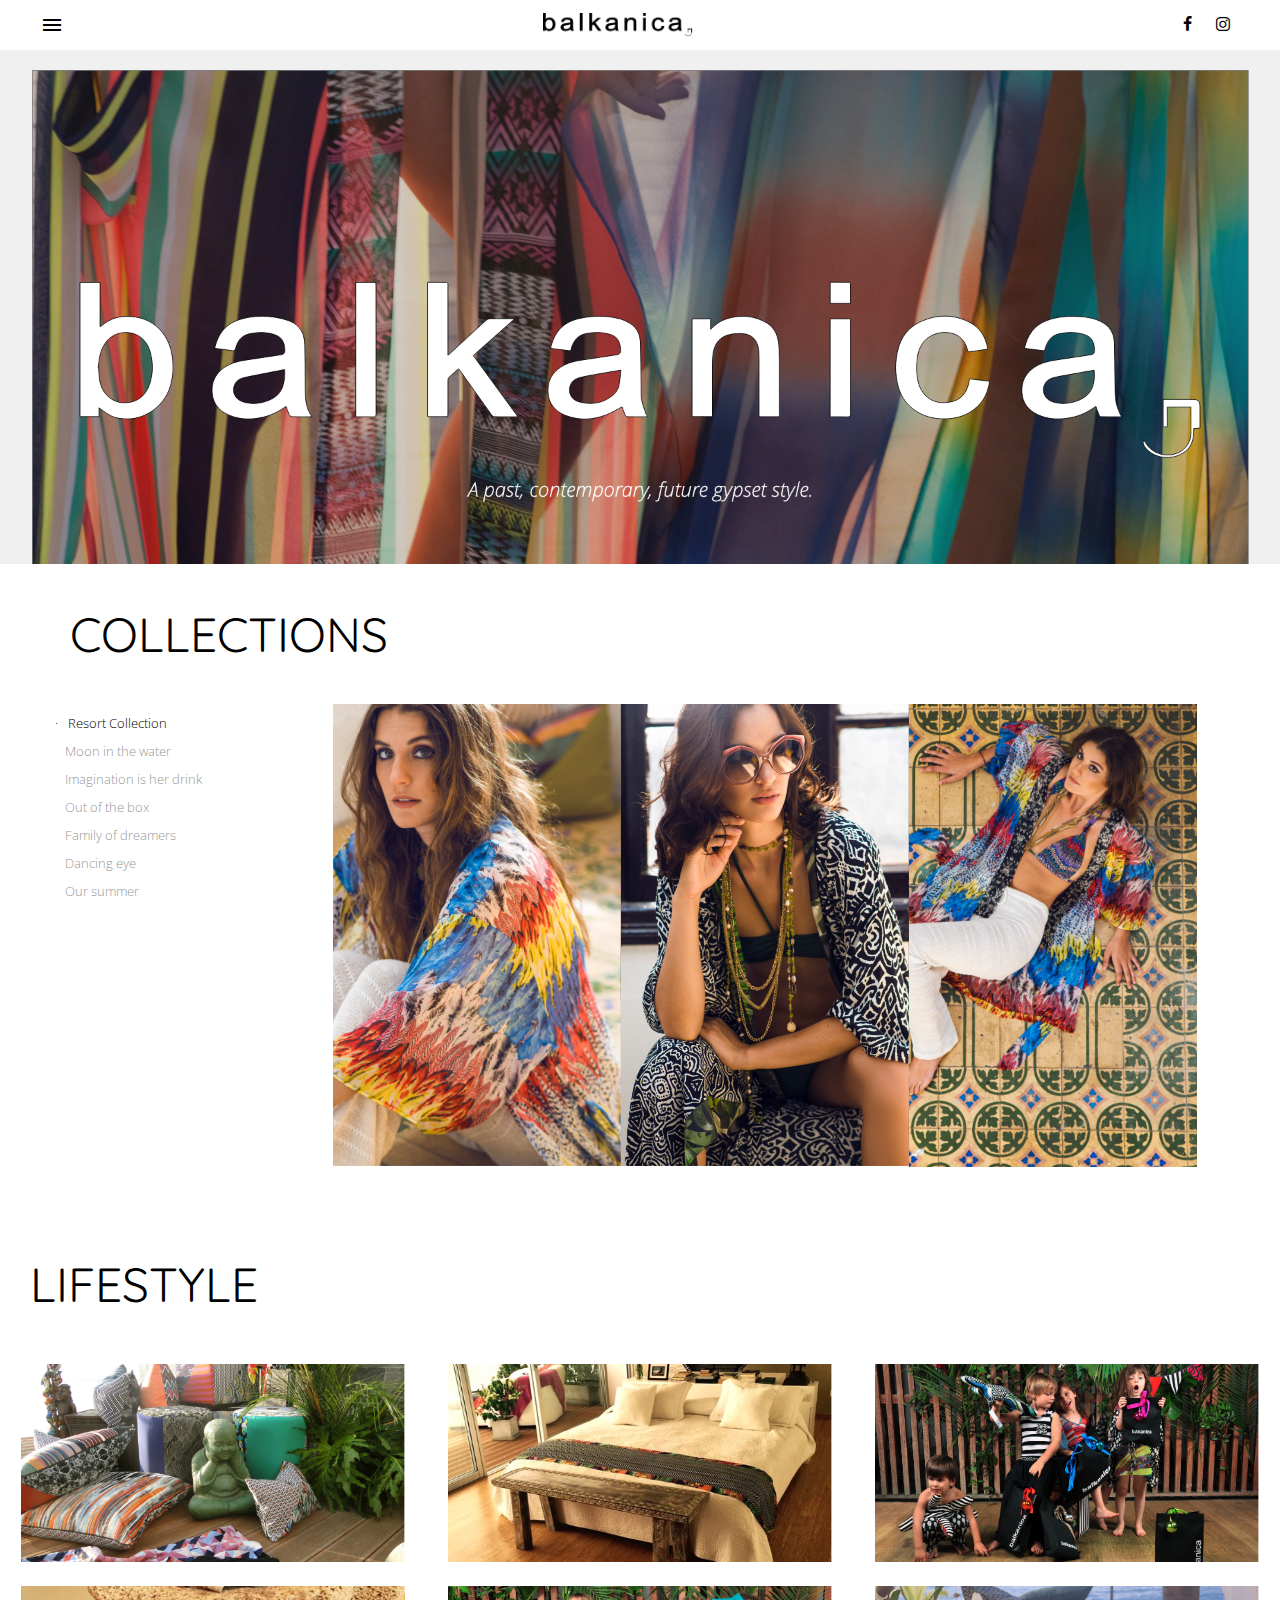
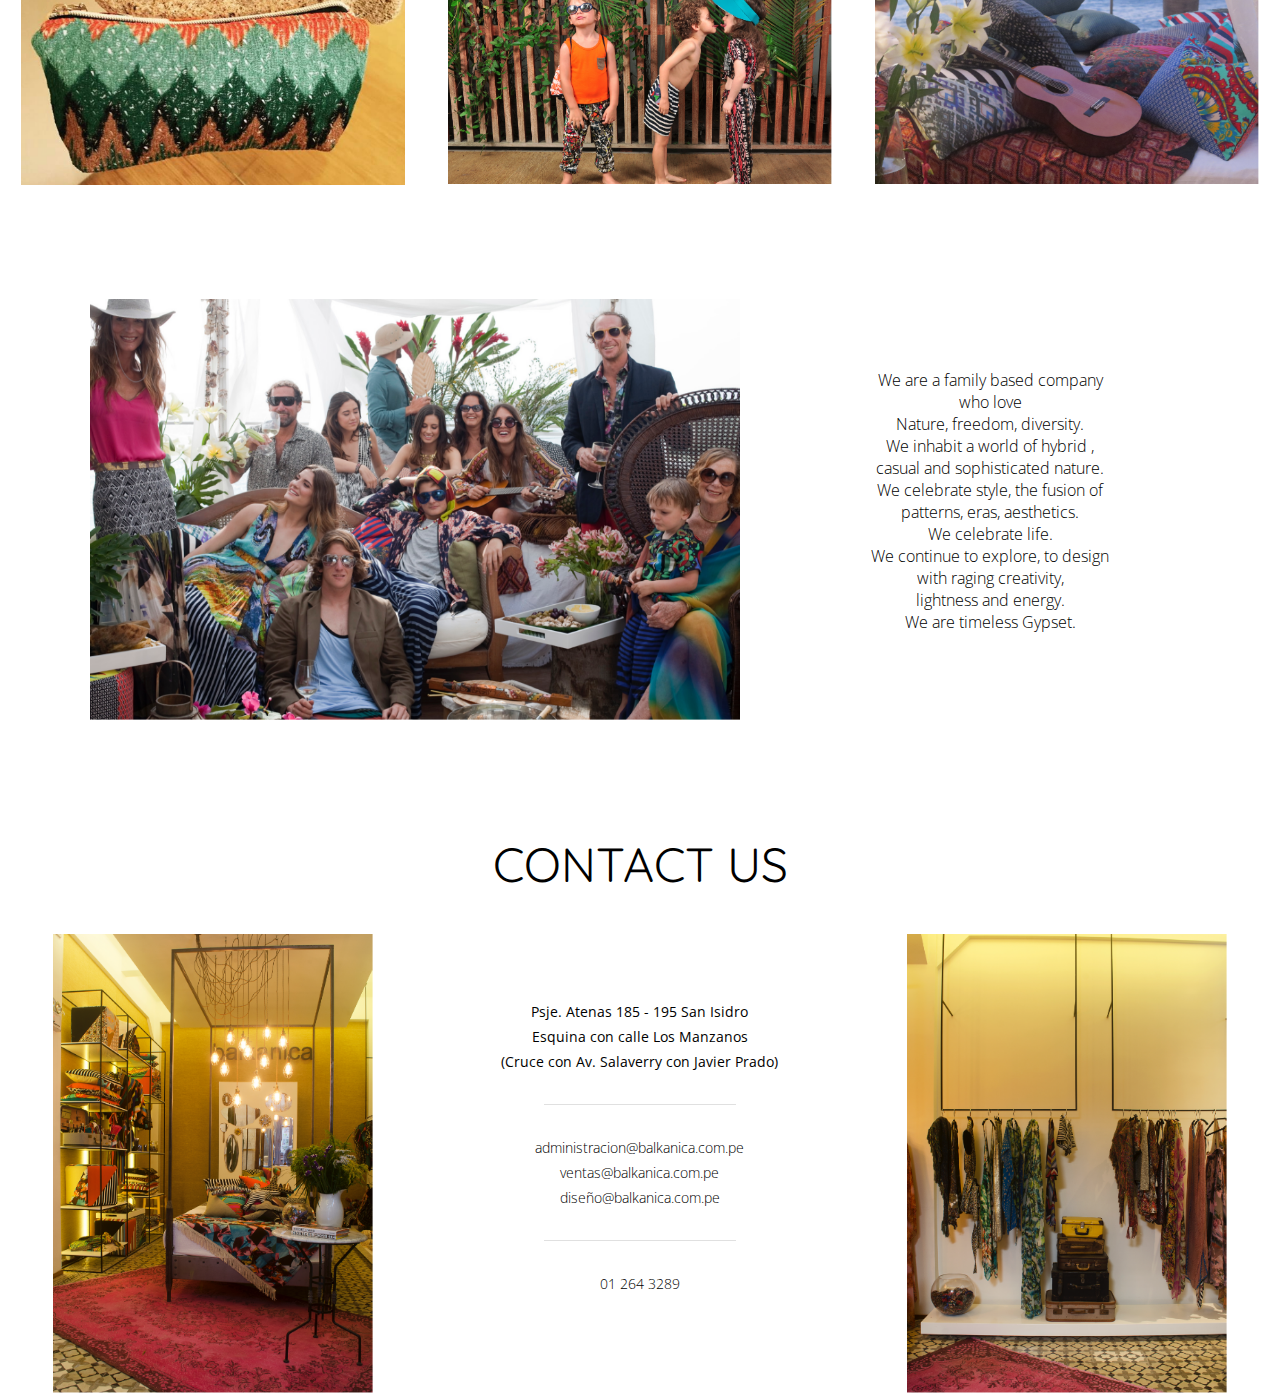
==== index.html @ 15586675 "home terminado" ====
<!DOCTYPE html>
<html>
<head>
	<title>Balkanica</title>
	<link href="https://fonts.googleapis.com/css?family=Open+Sans|Quicksand" rel="stylesheet">
	<link rel="stylesheet" type="text/css" href="css/main.css">
</head>
<body>
	<header>
		<nav class="navHeader">
			<span id="btnMenu" class="icon-menu ico-menu"></span>
			<figure><img src="css/img/LogoFront.png"></figure>
			<div class="wrapperSocialNetworks">
				<a href=""><span class="icon-facebook-f"></span></a>
				<a href=""><span class="icon-instagram"></span></a>
			</div>
		</nav>
		<nav class="navDisplay">
			<div>
				<p id="btnCollections" data-direct="#collections">COLLECTIONS</p>
				<p id="btnLifestyle" data-direct="#lifestyle">LIFESTYLE</p>
				<p id="btnAboutus" data-direct="#aboutus">ABOUT US</p>
				<p id="btnContact" data-direct="#contact">CONTACT US</p>	
			</div>
			<form>
				<p>JOIN OUR NEWSLETTER</p>
				<input class="inputTxt" type="text" placeholder="YOUR E MAIL" name="">
				<input class="inputBtn" type="button" name="" value="SEND NOW">
			</form>
		</nav>
	</header>
	<div class="banner"></div>
	<div id="collections" class="sectionCollections">
		<div class="headSection">
			<span class="icon-expand_more"></span>
			<h4 class="titles">COLLECTIONS</h4>
			<span></span>
		</div>
		<div class="collectionList">
			<ul>
				<li class="btnCollectionList collectionSelected">
					<a id="btnC1" class="btnC" href="#">Resort Collection</a>
				</li>
				<li class="btnCollectionList ">
					<a id="btnC2" class="btnC" href="#">Moon in the water</a>
				</li>
				<li class="btnCollectionList ">
					<a id="btnC3" class="btnC" href="#">Imagination is her drink</a>
				</li>
				<li class="btnCollectionList ">
					<a id="btnC4" class="btnC" href="#">Out of the box</a>
				</li>
				<li class="btnCollectionList ">
					<a id="btnC5" class="btnC" href="#">Family of dreamers</a>
				</li>
				<li class="btnCollectionList ">
					<a id="btnC6" class="btnC" href="#">Dancing eye</a>
				</li>
				<li class="btnCollectionList ">
					<a id="btnC7" class="btnC" href="#">Our summer</a>
				</li>
			</ul>
		</div>
		<div id="gallery" class="gallery">
			<div id="c1" class="c1 galleryGrid galleryGridSelected">
				<div class="wrapperImage">
					<figure>
						<img src="css/img/HpResortCollection1.png">
					</figure>
				</div>
				<div class="wrapperImage">
					<figure>
						<img src="css/img/HpResortCollection2.png">
					</figure>
				</div>
				<div class="wrapperImage">
					<figure>
						<img src="css/img/HpResortCollection3.png">
					</figure>
				</div>
			</div>
			<div id="c2" class="c2 galleryGrid">
				<div class="wrapperImage">
					<figure>
						<img src="css/img/HpMoonthewater1.png">
					</figure>
				</div>
				<div class="wrapperImage">
					<figure>
						<img src="css/img/HpMoonthewater2.png">
					</figure>
				</div>
				<div class="wrapperImage">
					<figure>
						<img src="css/img/HpMoonthewater3.png">
					</figure>
				</div>
			</div>
			<div id="c3" class="c3 galleryGrid">
				<div class="wrapperImage">
					<figure>
						<img src="css/img/HpImaginationherdrink1.png">
					</figure>
				</div>
				<div class="wrapperImage">
					<figure>
						<img src="css/img/HpImaginationherdrink2.png">
					</figure>
				</div>
				<div class="wrapperImage">
					<figure>
						<img src="css/img/HpImaginationherdrink3.png">
					</figure>
				</div>
			</div>
			<div id="c4" class="c4 galleryGrid">
				<div class="wrapperImage">
					<figure>
						<img src="css/img/HpOutofthebox1.png">
					</figure>
				</div>
				<div class="wrapperImage">
					<figure>
						<img src="css/img/HpOutofthebox2.png">
					</figure>
				</div>
				<div class="wrapperImage">
					<figure>
						<img src="css/img/HpOutofthebox3.png">
					</figure>
				</div>
			</div>
			<div id="c5" class="c5 galleryGrid">
				<div class="wrapperImage">
					<figure>
						<img src="css/img/HpFamilyofdreamers1.png">
					</figure>
				</div>
				<div class="wrapperImage">
					<figure>
						<img src="css/img/HpFamilyofdreamers2.png">
					</figure>
				</div>
				<div class="wrapperImage">
					<figure>
						<img src="css/img/HpFamilyofdreamers3.png">
					</figure>
				</div>
			</div>
			<div id="c6" class="c6 galleryGrid">
				<div class="wrapperImage">
					<figure>
						<img src="css/img/HpDancingeye1.png">
					</figure>
				</div>
				<div class="wrapperImage">
					<figure>
						<img src="css/img/HpDancingeye2.png">
					</figure>
				</div>
				<div class="wrapperImage">
					<figure>
						<img src="css/img/HpDancingeye3.png">
					</figure>
				</div>
			</div>
			<div id="c7" class="c7 galleryGrid">
				<div class="wrapperImage">
					<figure>
						<img src="css/img/HpOursummer1.png">
					</figure>
				</div>
				<div class="wrapperImage">
					<figure>
						<img src="css/img/HpOursummer2.png">
					</figure>
				</div>
				<div class="wrapperImage">
					<figure>
						<img src="css/img/HpOursummer3.png">
					</figure>
				</div>
			</div>
			
		</div>
		<span class="icon-filter_none icoImage"></span>
	</div>
	<div id="lifestyle" class="sectionLifestyle">
		<div class="headSection">
			<h4 class="titles">LIFESTYLE</h4>
		</div>
		<div class="carrusel">
			<figure class="thumb">
				<img src="css/img/lifestyle/1@2x.png">
			</figure>
			<figure class="thumb">
				<img src="css/img/lifestyle/2@2x.png">
			</figure>
			<figure class="thumb">
				<img src="css/img/lifestyle/3@2x.png">
			</figure>
			<figure class="thumb">
				<img src="css/img/lifestyle/4@2x.png">
			</figure>
			<figure class="thumb">
				<img src="css/img/lifestyle/5@2x.png">
			</figure>
			<figure class="thumb">
				<img src="css/img/lifestyle/6@2x.png">
			</figure>
		</div>
		

	</div>
	<div id="aboutus" class="sectionAboutus">
		<div>
			<h4></h4>
		</div>
		<div class="wrapperImg">
			<figure>
				<img src="css/img/Aboutus.png">
			</figure>
			
		</div>
		<div class="wrapperText">
			<p class="texts">We are  a family based company who love<br/>Nature, freedom, diversity.<br/>We inhabit a world of hybrid , casual and sophisticated nature.<br/>We celebrate style, the fusion of patterns, eras, aesthetics.<br/>We celebrate life.<br/>We continue to explore, to design with raging creativity,<br/>lightness and energy.<br/>We are timeless Gypset.</p>
		</div>
	</div>
	<div id="contact" class="sectionContactus">
		<div class="headSection">
			<h4 class="titles">CONTACT US</h4>	
		</div>
		<div class="wrapperImgInfo">
			<figure class="imgContact1 imgContact">
				<img src="css/img/cantacus1.png">
			</figure>
			<div class="wrapperInfo">
				<p>Psje. Atenas 185 - 195 San Isidro<br/>Esquina con calle Los Manzanos<br/>(Cruce con Av. Salaverry con Javier Prado)</p>
				<div class="underline"></div>
				<ul>
					<li class="texts">administracion@balkanica.com.pe</li>
					<li class="texts">ventas@balkanica.com.pe</li>
					<li class="texts">diseño@balkanica.com.pe</li>
				</ul>
				<div class="underline"></div>
				<p class="texts">01 264 3289</p>
			</div>
			<figure class="imgContact2 imgContact">
				<img src="css/img/cantacus2.png">
			</figure>
		</div>
		
	</div>
	<script src="https://ajax.googleapis.com/ajax/libs/jquery/3.1.0/jquery.min.js"></script>
	<script type="text/javascript" src="js/main.js"></script>


</body>
</html>
---- css/main.css ----
@font-face{font-family:'icomoon';src:url("fonts/icomoon.eot?u6zo1h");src:url("fonts/icomoon.eot?u6zo1h#iefix") format('embedded-opentype'),url("fonts/icomoon.ttf?u6zo1h") format('truetype'),url("fonts/icomoon.woff?u6zo1h") format('woff'),url("fonts/icomoon.svg?u6zo1h#icomoon") format('svg');font-weight:normal;font-style:normal}[class^="icon-"],[class*=" icon-"]{font-family:'icomoon' !important;speak:none;font-style:normal;font-weight:normal;font-variant:normal;text-transform:none;line-height:1;-webkit-font-smoothing:antialiased;-moz-osx-font-smoothing:grayscale}.icon-arrow_back:before{content:"\e5c4"}.icon-arrow_forward:before{content:"\e5c8"}.icon-close:before{content:"\e5cd"}.icon-expand_more:before{content:"\e5cf"}.icon-filter_none:before{content:"\e3e0"}.icon-menu:before{content:"\e5d2"}.icon-facebook:before{content:"\f09a"}.icon-facebook-f:before{content:"\f09a"}.icon-instagram:before{content:"\f16d"}/* normalize.css v4.1.1 | MIT License | github.com/necolas/normalize.css */
html{font-family:sans-serif;-ms-text-size-adjust:100%;-webkit-text-size-adjust:100%;}body{margin:0}article,aside,details,figcaption,figure,footer,header,main,menu,nav,section,summary{display:block}audio,canvas,progress,video{display:inline-block}audio:not([controls]){display:none;height:0}progress{vertical-align:baseline}template,[hidden]{display:none}a{background-color:transparent;-webkit-text-decoration-skip:objects;}a:active,a:hover{outline-width:0}abbr[title]{border-bottom:none;text-decoration:underline;text-decoration:underline dotted;}b,strong{font-weight:inherit}b,strong{font-weight:bolder}dfn{font-style:italic}h1{font-size:2em;margin:.67em 0}mark{background-color:#ff0;color:#000}small{font-size:80%}sub,sup{font-size:75%;line-height:0;position:relative;vertical-align:baseline}sub{bottom:-.25em}sup{top:-.5em}img{border-style:none}svg:not(:root){overflow:hidden}code,kbd,pre,samp{font-family:monospace,monospace;font-size:1em;}figure{margin:1em 40px}hr{box-sizing:content-box;height:0;overflow:visible;}button,input,select,textarea{font:inherit;margin:0;}optgroup{font-weight:bold}button,input{overflow:visible}button,select{text-transform:none}button,html [type="button"],[type="reset"],[type="submit"]{-webkit-appearance:button;}button::-moz-focus-inner,[type="button"]::-moz-focus-inner,[type="reset"]::-moz-focus-inner,[type="submit"]::-moz-focus-inner{border-style:none;padding:0}button:-moz-focusring,[type="button"]:-moz-focusring,[type="reset"]:-moz-focusring,[type="submit"]:-moz-focusring{outline:1px dotted ButtonText}fieldset{border:1px solid #c0c0c0;margin:0 2px;padding:.35em .625em .75em}legend{box-sizing:border-box;color:inherit;display:table;max-width:100%;padding:0;white-space:normal;}textarea{overflow:auto}[type="checkbox"],[type="radio"]{box-sizing:border-box;padding:0;}[type="number"]::-webkit-inner-spin-button,[type="number"]::-webkit-outer-spin-button{height:auto}[type="search"]{-webkit-appearance:textfield;outline-offset:-2px;}[type="search"]::-webkit-search-cancel-button,[type="search"]::-webkit-search-decoration{-webkit-appearance:none}::-webkit-input-placeholder{color:inherit;opacity:.54}::-webkit-file-upload-button{-webkit-appearance:button;font:inherit;}.titles{font-family:"Quicksand";font-size:4em;font-weight:normal;margin:0;padding:0}.texts{font-family:"Open sans";font-size:2em;font-weight:lighter;margin:0;padding:0}.headSection{display:flex;align-items:center;justify-content:space-around;height:140px;}.headSection span{font-size:4em;color:#95989a}body{border:none;width:100%;background-color:none;margin:0;padding:0;}body header{width:100%;margin:0;padding:0;height:92px;position:fixed;top:0;z-index:9999;background-color:#fff;}body header .navHeader{display:flex;height:92px;flex-wrap:nowrap;justify-content:space-between;width:100%;align-items:center;}body header .navHeader .ico-menu{font-size:3em;margin:0 0 0 40px;cursor:pointer}body header .navHeader figure{width:250px;height:40px;}body header .navHeader figure img{width:100%}body header .navHeader .wrapperSocialNetworks{margin:0 40px 0 0;}body header .navHeader .wrapperSocialNetworks a{text-decoration:none;margin:0 10px;}body header .navHeader .wrapperSocialNetworks a span{font-size:2em;color:#000}body header .navDisplay{display:none;width:100%;background-color:#fff;}body header .navDisplay div{display:flex;justify-content:center;width:90%;flex-wrap:wrap;margin:0 auto;border-bottom:solid 1px #95989a;}body header .navDisplay div p{width:100%;text-align:center;color:#95989a;cursor:pointer}body header .navDisplay form{display:flex;width:90%;height:100px;margin:0 auto;flex-flow:row wrap;justify-content:center;}body header .navDisplay form p{width:100%;text-align:center;color:#b1b1b1}body header .navDisplay form .inputTxt{text-align:center;border:solid 2px #95989a}body header .navDisplay form .inputBtn{background-color:#e5e5e5;color:#95989a;text-align:center;width:120px;border:none;padding-top:2px}body .banner{background-image:url("img/BannerHome.png");background-repeat:no-repeat;background-size:cover;background-position:64% 0;width:100%;height:514px;margin:60px 0 0 0}body .sectionCollections{position:relative;}body .sectionCollections .collectionList{display:none;}body .sectionCollections .collectionList ul{display:block;width:100%;list-style:none;margin:0;padding:20px 0;}body .sectionCollections .collectionList ul li{width:100%;}body .sectionCollections .collectionList ul li a{display:block;text-decoration:none;font-family:"Open sans";font-size:2em;font-weight:lighter;color:#95989a;text-align:center;margin:10px auto;padding:0;width:100%}body .sectionCollections .collectionList ul .collectionSelected a{color:#000}body .sectionCollections .collectionList ul .collectionSelected a:before{content:"·";color:#000;position:relative;right:10px}body .sectionCollections .gallery{position:relative;height:510px;}body .sectionCollections .gallery .galleryGrid{display:flex;justify-content:center;width:100%;position:absolute;top:0;z-index:4;}body .sectionCollections .gallery .galleryGrid .wrapperImage{width:32%;}body .sectionCollections .gallery .galleryGrid .wrapperImage figure{display:block;margin:0;padding:0;width:100%;}body .sectionCollections .gallery .galleryGrid .wrapperImage figure img{width:100%}body .sectionCollections .gallery .galleryGridSelected{z-index:5}body .sectionCollections .icoImage{display:none;font-size:3em;color:#95989a;background-color:#fff;height:80px;width:80px;line-height:80px;text-align:center;border:solid 1px #f00;border-radius:50%;position:absolute;bottom:230px;right:30px}body .sectionLifestyle .carrusel{margin:0 0 20px 0;display:flex;flex-wrap:wrap;justify-content:space-around;align-content:space-around;}body .sectionLifestyle .carrusel .thumb{width:47%;margin:10px 0;padding:0;}body .sectionLifestyle .carrusel .thumb img{width:100%}body .sectionAboutus{margin:100px 0 0 0;}body .sectionAboutus .wrapperImg figure{display:block;margin:0;padding:0;}body .sectionAboutus .wrapperImg figure img{width:100%}body .sectionAboutus .wrapperText{width:95%;margin:70px auto 0 auto;}body .sectionAboutus .wrapperText p{text-align:center}body .sectionContactus{margin:70px 0 0 0;}body .sectionContactus .wrapperImgInfo{display:flex;width:100%;flex-wrap:wrap;justify-content:space-around;}body .sectionContactus .wrapperImgInfo .imgContact{width:48%;margin:0;padding:0;}body .sectionContactus .wrapperImgInfo .imgContact img{width:100%}body .sectionContactus .wrapperImgInfo .imgContact1{order:1}body .sectionContactus .wrapperImgInfo .imgContact2{order:2}body .sectionContactus .wrapperImgInfo .wrapperInfo{width:100%;order:3;margin:50px 0;text-align:center;}body .sectionContactus .wrapperImgInfo .wrapperInfo .underline{width:40%;border-bottom:solid 1px #e0e0e0;margin:50px auto}body .sectionContactus .wrapperImgInfo .wrapperInfo p{font-size:1.8em;font-family:"open sans"}body .sectionContactus .wrapperImgInfo .wrapperInfo ul{list-style:none;}body .sectionContactus .wrapperImgInfo .wrapperInfo ul li{font-size:1.8em}@media screen and (min-width:1200px){.headSection{width:100%;justify-content:flex-start;}.headSection h4{font-size:3em;margin-left:30px}body header{height:50px;}body header .navHeader{height:50px;}body header .navHeader .ico-menu{font-size:1.5em}body header .navHeader figure{height:auto;width:150px;margin-top:20px}body header .navHeader .wrapperSocialNetworks a span{font-size:1em}body header .navDisplay div{justify-content:space-between;flex-wrap:nowrap;width:700px;}body header .navDisplay div p{font-size:.9em;font-weight:lighter;width:auto;padding:50px 0}body header .navDisplay form{padding:25px 0}body .banner{margin:50px 0 0 0}body .sectionCollections{display:flex;flex-wrap:wrap;justify-content:space-around;width:1200px;margin:0 auto;}body .sectionCollections .headSection span{display:none}body .sectionCollections .collectionList{width:200px;display:block;}body .sectionCollections .collectionList ul{padding:0;width:200px;}body .sectionCollections .collectionList ul li a{font-size:.8em;text-align:left}body .sectionCollections .gallery{width:900px}body .sectionLifestyle .carrusel .thumb{width:30%}body .sectionAboutus{width:1150px;margin:100px auto 0 auto;display:flex;justify-content:space-around;}body .sectionAboutus .wrapperImg{width:700px;}body .sectionAboutus .wrapperImg figure{width:650px;margin:0 auto}body .sectionAboutus .wrapperText{width:250px;}body .sectionAboutus .wrapperText .texts{font-size:1em}body .sectionContactus .headSection{justify-content:center;}body .sectionContactus .headSection h4{margin:0}body .sectionContactus .wrapperImgInfo .imgContact,body .sectionContactus .wrapperImgInfo .wrapperInfo{width:25%}body .sectionContactus .wrapperImgInfo .imgContact2{order:3}body .sectionContactus .wrapperImgInfo .wrapperInfo{order:2;}body .sectionContactus .wrapperImgInfo .wrapperInfo p,body .sectionContactus .wrapperImgInfo .wrapperInfo ul li{font-size:.9em;line-height:25px}body .sectionContactus .wrapperImgInfo .wrapperInfo ul{margin:0;padding:0}body .sectionContactus .wrapperImgInfo .wrapperInfo .underline{width:60%;margin:30px auto}}
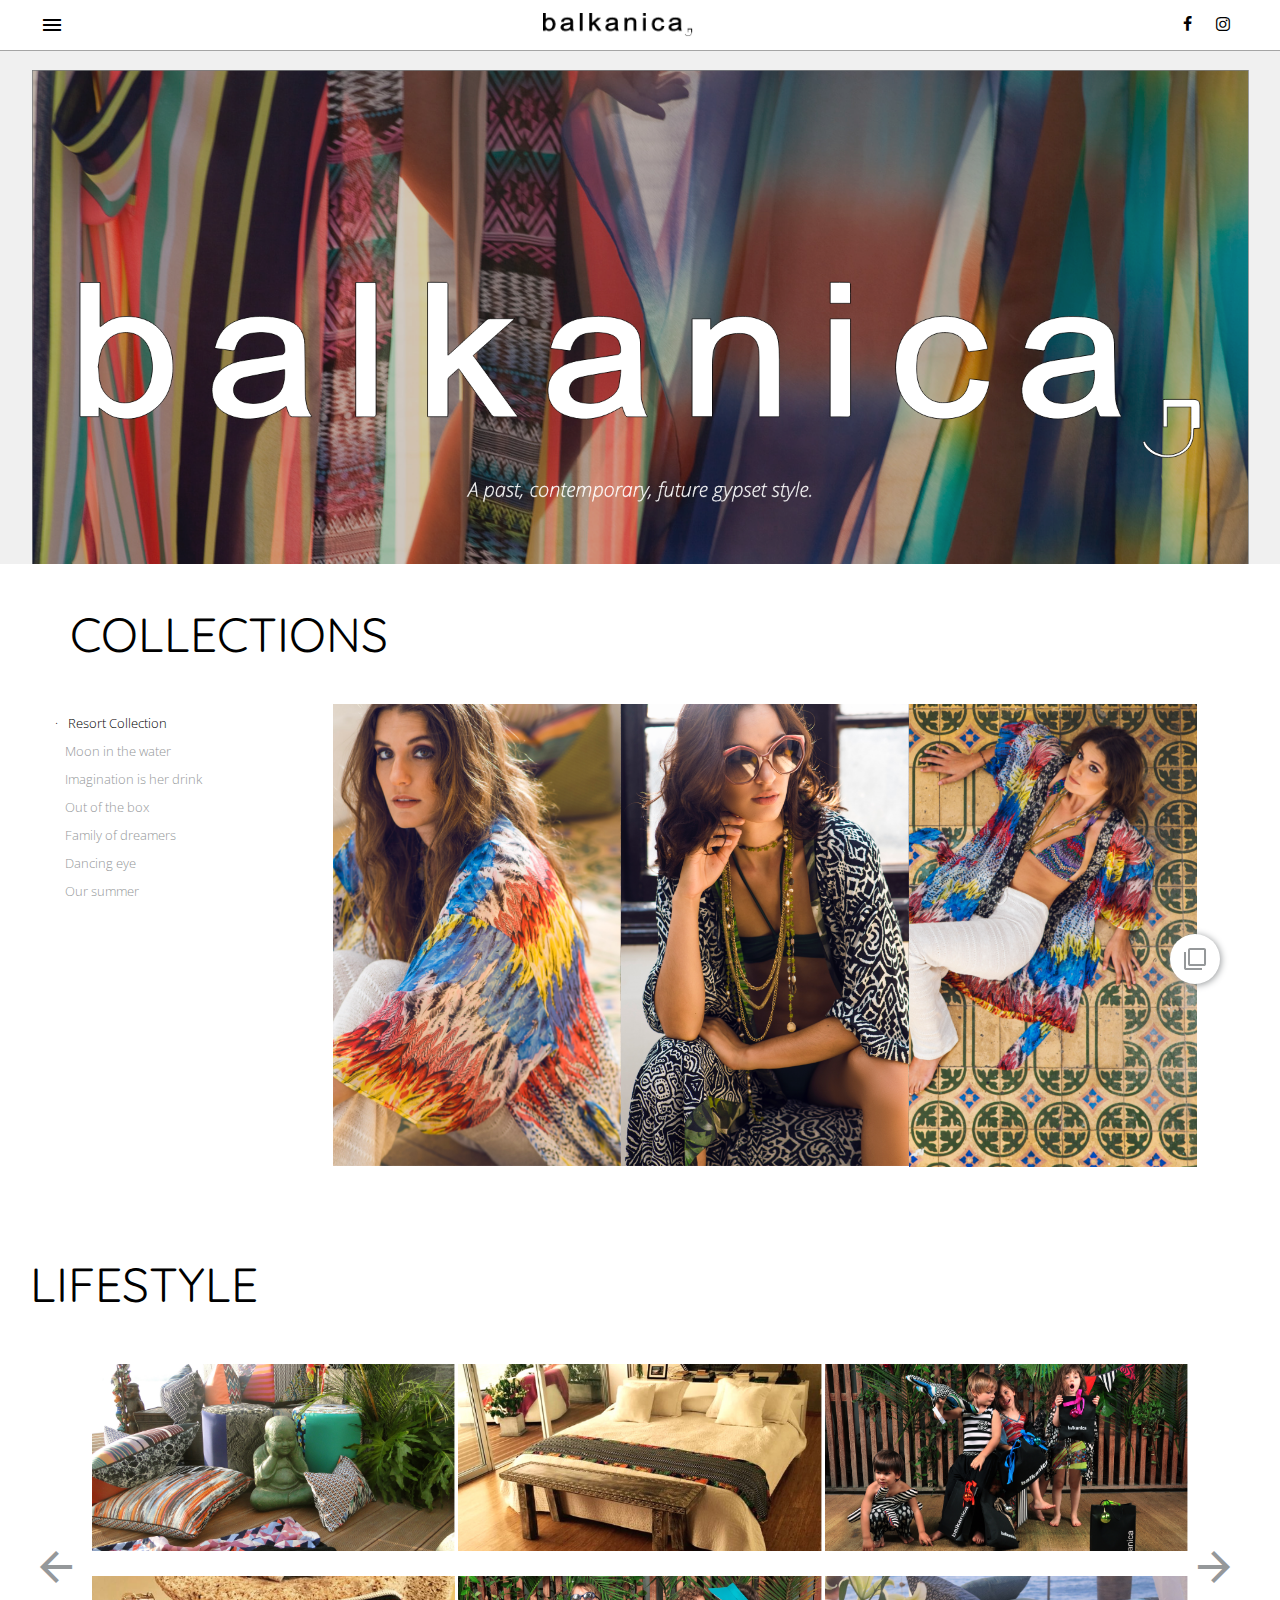
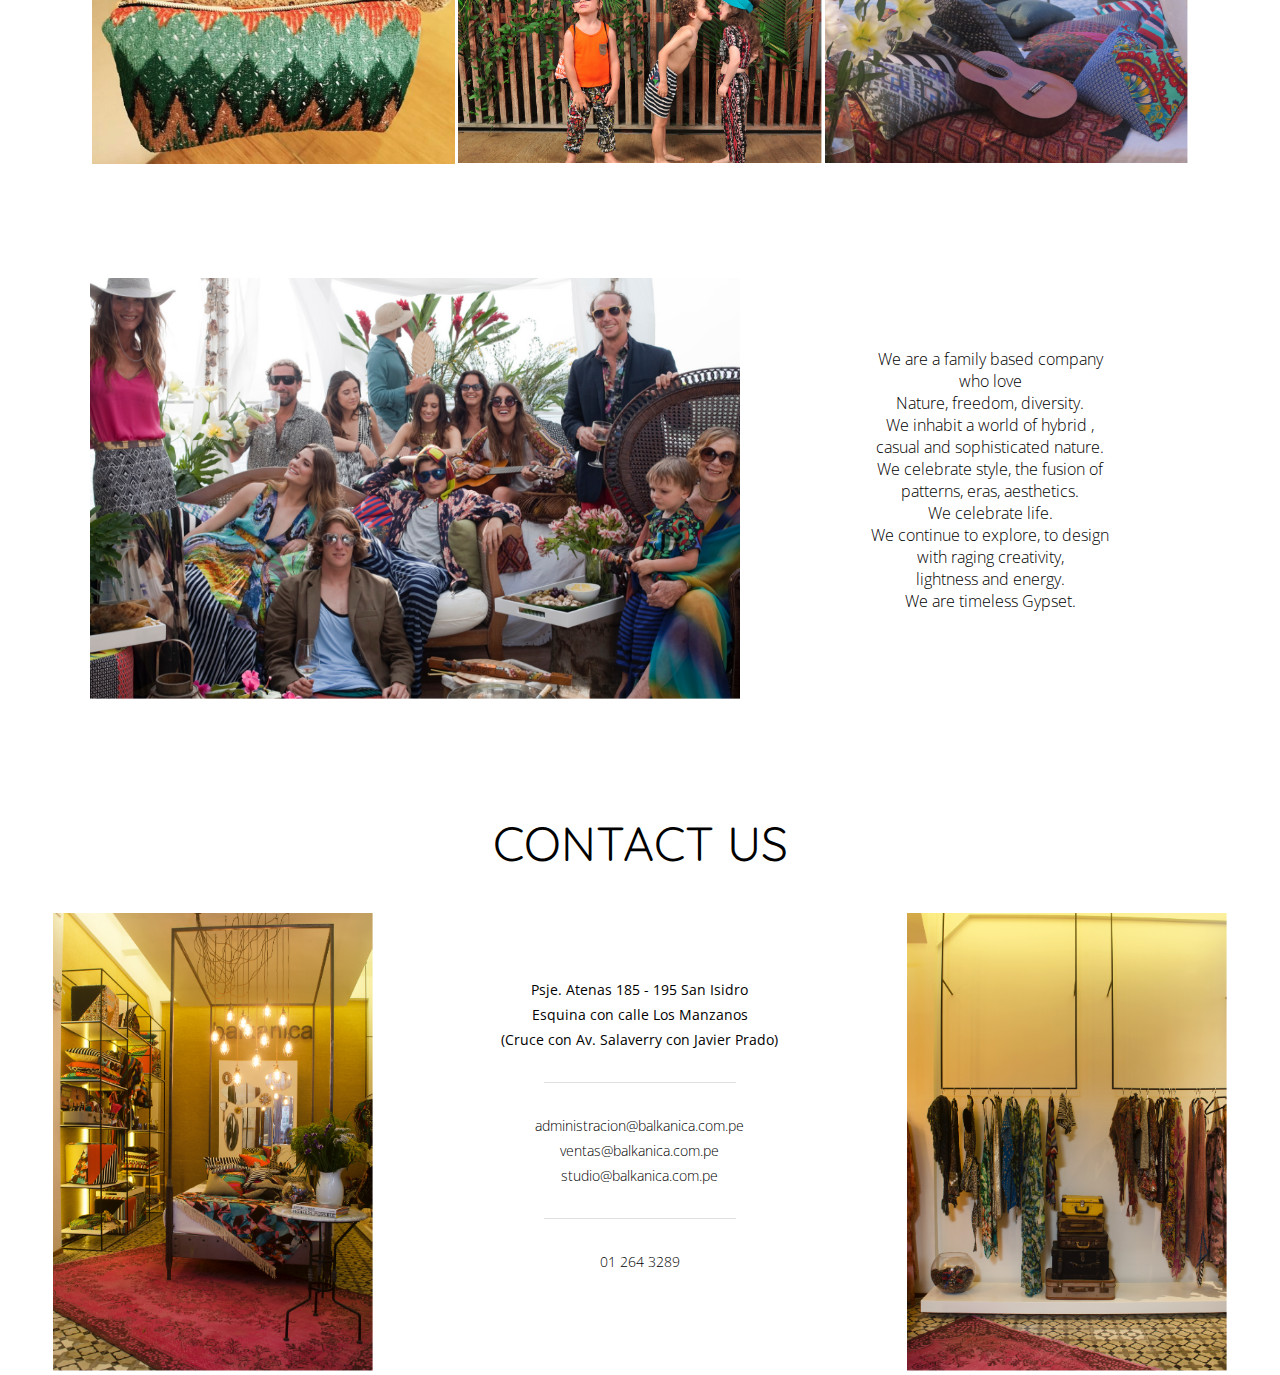
==== commit 32da7b1c: "se agrego seccion de colleciones y animaciones" ====
--- a/index.html
+++ b/index.html
@@ -189,26 +189,74 @@
 		<div class="headSection">
 			<h4 class="titles">LIFESTYLE</h4>
 		</div>
-		<div class="carrusel">
-			<figure class="thumb">
-				<img src="css/img/lifestyle/1@2x.png">
-			</figure>
-			<figure class="thumb">
-				<img src="css/img/lifestyle/2@2x.png">
-			</figure>
-			<figure class="thumb">
-				<img src="css/img/lifestyle/3@2x.png">
-			</figure>
-			<figure class="thumb">
-				<img src="css/img/lifestyle/4@2x.png">
-			</figure>
-			<figure class="thumb">
-				<img src="css/img/lifestyle/5@2x.png">
-			</figure>
-			<figure class="thumb">
-				<img src="css/img/lifestyle/6@2x.png">
-			</figure>
-		</div>
+		<div class="wrapperCarrusel">
+			<div class="btnCarrusel icon-arrow_back" id="btnCarruselBack">
+				
+			</div>
+			<div class="carrusel">
+				<div class="wrapperThumb">
+					<figure class="thumb">
+						<img src="css/img/lifestyle/1@2x.png">
+					</figure>
+					<figure class="thumb">
+						<img src="css/img/lifestyle/2@2x.png">
+					</figure>
+					<figure class="thumb">
+						<img src="css/img/lifestyle/3@2x.png">
+					</figure>
+					<figure class="thumb">
+						<img src="css/img/lifestyle/4@2x.png">
+					</figure>
+					<figure class="thumb">
+						<img src="css/img/lifestyle/5@2x.png">
+					</figure>
+					<figure class="thumb">
+						<img src="css/img/lifestyle/6@2x.png">
+					</figure>
+					<figure class="thumb">
+						<img src="css/img/lifestyle/1@2x.png">
+					</figure>
+					<figure class="thumb">
+						<img src="css/img/lifestyle/2@2x.png">
+					</figure>
+					<figure class="thumb">
+						<img src="css/img/lifestyle/3@2x.png">
+					</figure>
+					<figure class="thumb">
+						<img src="css/img/lifestyle/4@2x.png">
+					</figure>
+					<figure class="thumb">
+						<img src="css/img/lifestyle/5@2x.png">
+					</figure>
+					<figure class="thumb">
+						<img src="css/img/lifestyle/6@2x.png">
+					</figure>
+					<figure class="thumb">
+						<img src="css/img/lifestyle/1@2x.png">
+					</figure>
+					<figure class="thumb">
+						<img src="css/img/lifestyle/2@2x.png">
+					</figure>
+					<figure class="thumb">
+						<img src="css/img/lifestyle/3@2x.png">
+					</figure>
+					<figure class="thumb">
+						<img src="css/img/lifestyle/4@2x.png">
+					</figure>
+					<figure class="thumb">
+						<img src="css/img/lifestyle/5@2x.png">
+					</figure>
+					<figure class="thumb">
+						<img src="css/img/lifestyle/6@2x.png">
+					</figure>
+				</div>
+				
+			</div>
+			<div class="btnCarrusel icon-arrow_forward" id="btnCarruselForward">
+				
+			</div>
+		</div>
+		
 		
 
 	</div>
@@ -240,7 +288,7 @@
 				<ul>
 					<li class="texts">administracion@balkanica.com.pe</li>
 					<li class="texts">ventas@balkanica.com.pe</li>
-					<li class="texts">diseño@balkanica.com.pe</li>
+					<li class="texts">studio@balkanica.com.pe</li>
 				</ul>
 				<div class="underline"></div>
 				<p class="texts">01 264 3289</p>
--- a/css/main.css
+++ b/css/main.css
@@ -1,2 +1,2 @@
 @font-face{font-family:'icomoon';src:url("fonts/icomoon.eot?u6zo1h");src:url("fonts/icomoon.eot?u6zo1h#iefix") format('embedded-opentype'),url("fonts/icomoon.ttf?u6zo1h") format('truetype'),url("fonts/icomoon.woff?u6zo1h") format('woff'),url("fonts/icomoon.svg?u6zo1h#icomoon") format('svg');font-weight:normal;font-style:normal}[class^="icon-"],[class*=" icon-"]{font-family:'icomoon' !important;speak:none;font-style:normal;font-weight:normal;font-variant:normal;text-transform:none;line-height:1;-webkit-font-smoothing:antialiased;-moz-osx-font-smoothing:grayscale}.icon-arrow_back:before{content:"\e5c4"}.icon-arrow_forward:before{content:"\e5c8"}.icon-close:before{content:"\e5cd"}.icon-expand_more:before{content:"\e5cf"}.icon-filter_none:before{content:"\e3e0"}.icon-menu:before{content:"\e5d2"}.icon-facebook:before{content:"\f09a"}.icon-facebook-f:before{content:"\f09a"}.icon-instagram:before{content:"\f16d"}/* normalize.css v4.1.1 | MIT License | github.com/necolas/normalize.css */
-html{font-family:sans-serif;-ms-text-size-adjust:100%;-webkit-text-size-adjust:100%;}body{margin:0}article,aside,details,figcaption,figure,footer,header,main,menu,nav,section,summary{display:block}audio,canvas,progress,video{display:inline-block}audio:not([controls]){display:none;height:0}progress{vertical-align:baseline}template,[hidden]{display:none}a{background-color:transparent;-webkit-text-decoration-skip:objects;}a:active,a:hover{outline-width:0}abbr[title]{border-bottom:none;text-decoration:underline;text-decoration:underline dotted;}b,strong{font-weight:inherit}b,strong{font-weight:bolder}dfn{font-style:italic}h1{font-size:2em;margin:.67em 0}mark{background-color:#ff0;color:#000}small{font-size:80%}sub,sup{font-size:75%;line-height:0;position:relative;vertical-align:baseline}sub{bottom:-.25em}sup{top:-.5em}img{border-style:none}svg:not(:root){overflow:hidden}code,kbd,pre,samp{font-family:monospace,monospace;font-size:1em;}figure{margin:1em 40px}hr{box-sizing:content-box;height:0;overflow:visible;}button,input,select,textarea{font:inherit;margin:0;}optgroup{font-weight:bold}button,input{overflow:visible}button,select{text-transform:none}button,html [type="button"],[type="reset"],[type="submit"]{-webkit-appearance:button;}button::-moz-focus-inner,[type="button"]::-moz-focus-inner,[type="reset"]::-moz-focus-inner,[type="submit"]::-moz-focus-inner{border-style:none;padding:0}button:-moz-focusring,[type="button"]:-moz-focusring,[type="reset"]:-moz-focusring,[type="submit"]:-moz-focusring{outline:1px dotted ButtonText}fieldset{border:1px solid #c0c0c0;margin:0 2px;padding:.35em .625em .75em}legend{box-sizing:border-box;color:inherit;display:table;max-width:100%;padding:0;white-space:normal;}textarea{overflow:auto}[type="checkbox"],[type="radio"]{box-sizing:border-box;padding:0;}[type="number"]::-webkit-inner-spin-button,[type="number"]::-webkit-outer-spin-button{height:auto}[type="search"]{-webkit-appearance:textfield;outline-offset:-2px;}[type="search"]::-webkit-search-cancel-button,[type="search"]::-webkit-search-decoration{-webkit-appearance:none}::-webkit-input-placeholder{color:inherit;opacity:.54}::-webkit-file-upload-button{-webkit-appearance:button;font:inherit;}.titles{font-family:"Quicksand";font-size:4em;font-weight:normal;margin:0;padding:0}.texts{font-family:"Open sans";font-size:2em;font-weight:lighter;margin:0;padding:0}.headSection{display:flex;align-items:center;justify-content:space-around;height:140px;}.headSection span{font-size:4em;color:#95989a}body{border:none;width:100%;background-color:none;margin:0;padding:0;}body header{width:100%;margin:0;padding:0;height:92px;position:fixed;top:0;z-index:9999;background-color:#fff;}body header .navHeader{display:flex;height:92px;flex-wrap:nowrap;justify-content:space-between;width:100%;align-items:center;}body header .navHeader .ico-menu{font-size:3em;margin:0 0 0 40px;cursor:pointer}body header .navHeader figure{width:250px;height:40px;}body header .navHeader figure img{width:100%}body header .navHeader .wrapperSocialNetworks{margin:0 40px 0 0;}body header .navHeader .wrapperSocialNetworks a{text-decoration:none;margin:0 10px;}body header .navHeader .wrapperSocialNetworks a span{font-size:2em;color:#000}body header .navDisplay{display:none;width:100%;background-color:#fff;}body header .navDisplay div{display:flex;justify-content:center;width:90%;flex-wrap:wrap;margin:0 auto;border-bottom:solid 1px #95989a;}body header .navDisplay div p{width:100%;text-align:center;color:#95989a;cursor:pointer}body header .navDisplay form{display:flex;width:90%;height:100px;margin:0 auto;flex-flow:row wrap;justify-content:center;}body header .navDisplay form p{width:100%;text-align:center;color:#b1b1b1}body header .navDisplay form .inputTxt{text-align:center;border:solid 2px #95989a}body header .navDisplay form .inputBtn{background-color:#e5e5e5;color:#95989a;text-align:center;width:120px;border:none;padding-top:2px}body .banner{background-image:url("img/BannerHome.png");background-repeat:no-repeat;background-size:cover;background-position:64% 0;width:100%;height:514px;margin:60px 0 0 0}body .sectionCollections{position:relative;}body .sectionCollections .collectionList{display:none;}body .sectionCollections .collectionList ul{display:block;width:100%;list-style:none;margin:0;padding:20px 0;}body .sectionCollections .collectionList ul li{width:100%;}body .sectionCollections .collectionList ul li a{display:block;text-decoration:none;font-family:"Open sans";font-size:2em;font-weight:lighter;color:#95989a;text-align:center;margin:10px auto;padding:0;width:100%}body .sectionCollections .collectionList ul .collectionSelected a{color:#000}body .sectionCollections .collectionList ul .collectionSelected a:before{content:"·";color:#000;position:relative;right:10px}body .sectionCollections .gallery{position:relative;height:510px;}body .sectionCollections .gallery .galleryGrid{display:flex;justify-content:center;width:100%;position:absolute;top:0;z-index:4;}body .sectionCollections .gallery .galleryGrid .wrapperImage{width:32%;}body .sectionCollections .gallery .galleryGrid .wrapperImage figure{display:block;margin:0;padding:0;width:100%;}body .sectionCollections .gallery .galleryGrid .wrapperImage figure img{width:100%}body .sectionCollections .gallery .galleryGridSelected{z-index:5}body .sectionCollections .icoImage{display:none;font-size:3em;color:#95989a;background-color:#fff;height:80px;width:80px;line-height:80px;text-align:center;border:solid 1px #f00;border-radius:50%;position:absolute;bottom:230px;right:30px}body .sectionLifestyle .carrusel{margin:0 0 20px 0;display:flex;flex-wrap:wrap;justify-content:space-around;align-content:space-around;}body .sectionLifestyle .carrusel .thumb{width:47%;margin:10px 0;padding:0;}body .sectionLifestyle .carrusel .thumb img{width:100%}body .sectionAboutus{margin:100px 0 0 0;}body .sectionAboutus .wrapperImg figure{display:block;margin:0;padding:0;}body .sectionAboutus .wrapperImg figure img{width:100%}body .sectionAboutus .wrapperText{width:95%;margin:70px auto 0 auto;}body .sectionAboutus .wrapperText p{text-align:center}body .sectionContactus{margin:70px 0 0 0;}body .sectionContactus .wrapperImgInfo{display:flex;width:100%;flex-wrap:wrap;justify-content:space-around;}body .sectionContactus .wrapperImgInfo .imgContact{width:48%;margin:0;padding:0;}body .sectionContactus .wrapperImgInfo .imgContact img{width:100%}body .sectionContactus .wrapperImgInfo .imgContact1{order:1}body .sectionContactus .wrapperImgInfo .imgContact2{order:2}body .sectionContactus .wrapperImgInfo .wrapperInfo{width:100%;order:3;margin:50px 0;text-align:center;}body .sectionContactus .wrapperImgInfo .wrapperInfo .underline{width:40%;border-bottom:solid 1px #e0e0e0;margin:50px auto}body .sectionContactus .wrapperImgInfo .wrapperInfo p{font-size:1.8em;font-family:"open sans"}body .sectionContactus .wrapperImgInfo .wrapperInfo ul{list-style:none;}body .sectionContactus .wrapperImgInfo .wrapperInfo ul li{font-size:1.8em}@media screen and (min-width:1200px){.headSection{width:100%;justify-content:flex-start;}.headSection h4{font-size:3em;margin-left:30px}body header{height:50px;}body header .navHeader{height:50px;}body header .navHeader .ico-menu{font-size:1.5em}body header .navHeader figure{height:auto;width:150px;margin-top:20px}body header .navHeader .wrapperSocialNetworks a span{font-size:1em}body header .navDisplay div{justify-content:space-between;flex-wrap:nowrap;width:700px;}body header .navDisplay div p{font-size:.9em;font-weight:lighter;width:auto;padding:50px 0}body header .navDisplay form{padding:25px 0}body .banner{margin:50px 0 0 0}body .sectionCollections{display:flex;flex-wrap:wrap;justify-content:space-around;width:1200px;margin:0 auto;}body .sectionCollections .headSection span{display:none}body .sectionCollections .collectionList{width:200px;display:block;}body .sectionCollections .collectionList ul{padding:0;width:200px;}body .sectionCollections .collectionList ul li a{font-size:.8em;text-align:left}body .sectionCollections .gallery{width:900px}body .sectionLifestyle .carrusel .thumb{width:30%}body .sectionAboutus{width:1150px;margin:100px auto 0 auto;display:flex;justify-content:space-around;}body .sectionAboutus .wrapperImg{width:700px;}body .sectionAboutus .wrapperImg figure{width:650px;margin:0 auto}body .sectionAboutus .wrapperText{width:250px;}body .sectionAboutus .wrapperText .texts{font-size:1em}body .sectionContactus .headSection{justify-content:center;}body .sectionContactus .headSection h4{margin:0}body .sectionContactus .wrapperImgInfo .imgContact,body .sectionContactus .wrapperImgInfo .wrapperInfo{width:25%}body .sectionContactus .wrapperImgInfo .imgContact2{order:3}body .sectionContactus .wrapperImgInfo .wrapperInfo{order:2;}body .sectionContactus .wrapperImgInfo .wrapperInfo p,body .sectionContactus .wrapperImgInfo .wrapperInfo ul li{font-size:.9em;line-height:25px}body .sectionContactus .wrapperImgInfo .wrapperInfo ul{margin:0;padding:0}body .sectionContactus .wrapperImgInfo .wrapperInfo .underline{width:60%;margin:30px auto}}+html{font-family:sans-serif;-ms-text-size-adjust:100%;-webkit-text-size-adjust:100%;}body{margin:0}article,aside,details,figcaption,figure,footer,header,main,menu,nav,section,summary{display:block}audio,canvas,progress,video{display:inline-block}audio:not([controls]){display:none;height:0}progress{vertical-align:baseline}template,[hidden]{display:none}a{background-color:transparent;-webkit-text-decoration-skip:objects;}a:active,a:hover{outline-width:0}abbr[title]{border-bottom:none;text-decoration:underline;text-decoration:underline dotted;}b,strong{font-weight:inherit}b,strong{font-weight:bolder}dfn{font-style:italic}h1{font-size:2em;margin:.67em 0}mark{background-color:#ff0;color:#000}small{font-size:80%}sub,sup{font-size:75%;line-height:0;position:relative;vertical-align:baseline}sub{bottom:-.25em}sup{top:-.5em}img{border-style:none}svg:not(:root){overflow:hidden}code,kbd,pre,samp{font-family:monospace,monospace;font-size:1em;}figure{margin:1em 40px}hr{box-sizing:content-box;height:0;overflow:visible;}button,input,select,textarea{font:inherit;margin:0;}optgroup{font-weight:bold}button,input{overflow:visible}button,select{text-transform:none}button,html [type="button"],[type="reset"],[type="submit"]{-webkit-appearance:button;}button::-moz-focus-inner,[type="button"]::-moz-focus-inner,[type="reset"]::-moz-focus-inner,[type="submit"]::-moz-focus-inner{border-style:none;padding:0}button:-moz-focusring,[type="button"]:-moz-focusring,[type="reset"]:-moz-focusring,[type="submit"]:-moz-focusring{outline:1px dotted ButtonText}fieldset{border:1px solid #c0c0c0;margin:0 2px;padding:.35em .625em .75em}legend{box-sizing:border-box;color:inherit;display:table;max-width:100%;padding:0;white-space:normal;}textarea{overflow:auto}[type="checkbox"],[type="radio"]{box-sizing:border-box;padding:0;}[type="number"]::-webkit-inner-spin-button,[type="number"]::-webkit-outer-spin-button{height:auto}[type="search"]{-webkit-appearance:textfield;outline-offset:-2px;}[type="search"]::-webkit-search-cancel-button,[type="search"]::-webkit-search-decoration{-webkit-appearance:none}::-webkit-input-placeholder{color:inherit;opacity:.54}::-webkit-file-upload-button{-webkit-appearance:button;font:inherit;}.titles{font-family:"Quicksand";font-size:4em;font-weight:normal;margin:0;padding:0}.texts{font-family:"Open sans";font-size:2em;font-weight:lighter;margin:0;padding:0}.headSection{display:flex;align-items:center;justify-content:space-around;height:140px;}.headSection span{font-size:4em;color:#95989a}.collectionList,.collectionListMobileV{display:none;}.collectionList ul,.collectionListMobileV ul{display:block;width:100%;list-style:none;margin:0;padding:20px 0;}.collectionList ul li,.collectionListMobileV ul li{width:100%;}.collectionList ul li a,.collectionListMobileV ul li a{display:block;text-decoration:none;font-family:"Open sans";font-size:2em;font-weight:lighter;color:#95989a;text-align:center;margin:10px auto;padding:0;width:100%}.collectionList ul .collectionSelected a,.collectionListMobileV ul .collectionSelected a{color:#000}.collectionList ul .collectionSelected a:before,.collectionListMobileV ul .collectionSelected a:before{content:"·";color:#000;position:relative;right:10px}body{border:none;width:100%;background-color:none;margin:0;padding:0;}body header{width:100%;margin:0;padding:0;height:92px;position:fixed;top:0;z-index:9999;background-color:#fff;border-bottom:solid 1px #a5a5a5;}body header .navHeader{display:flex;height:92px;flex-wrap:nowrap;justify-content:space-between;width:100%;align-items:center;}body header .navHeader .ico-menu{font-size:3em;margin:0 0 0 40px;cursor:pointer}body header .navHeader figure{width:250px;height:40px;}body header .navHeader figure img{width:100%}body header .navHeader .wrapperSocialNetworks{margin:0 40px 0 0;}body header .navHeader .wrapperSocialNetworks a{text-decoration:none;margin:0 10px;}body header .navHeader .wrapperSocialNetworks a span{font-size:2em;color:#000}body header .navDisplay{display:none;width:100%;background-color:#fff;}body header .navDisplay div{display:flex;justify-content:center;width:90%;flex-wrap:wrap;margin:0 auto;border-bottom:solid 1px #95989a;}body header .navDisplay div p{width:100%;text-align:center;color:#95989a;cursor:pointer}body header .navDisplay form{display:flex;width:90%;height:100px;margin:0 auto;flex-flow:row wrap;justify-content:center;}body header .navDisplay form p{width:100%;text-align:center;color:#b1b1b1}body header .navDisplay form .inputTxt{text-align:center;border:solid 2px #95989a}body header .navDisplay form .inputBtn{background-color:#e5e5e5;color:#95989a;text-align:center;width:120px;border:none;padding-top:2px}body .banner{background-image:url("img/BannerHome.png");background-repeat:no-repeat;background-size:cover;background-position:64% 0;width:100%;height:514px;margin:60px 0 0 0}body .sectionCollections{position:relative;}body .sectionCollections .gallery{position:relative;height:510px;}body .sectionCollections .gallery .galleryGrid{display:flex;justify-content:center;width:100%;position:absolute;top:0;z-index:4;}body .sectionCollections .gallery .galleryGrid .wrapperImage{width:32%;}body .sectionCollections .gallery .galleryGrid .wrapperImage figure{display:block;margin:0;padding:0;width:100%;}body .sectionCollections .gallery .galleryGrid .wrapperImage figure img{width:100%}body .sectionCollections .gallery .galleryGridSelected{z-index:5}body .sectionCollections .icoImage{display:none;font-size:1.5em;color:#95989a;background-color:#fff;height:50px;width:50px;line-height:50px;text-align:center;border-radius:50%;position:absolute;bottom:230px;right:20px;z-index:9999;cursor:pointer;box-shadow:1px 1px 7px #95989a}body .sectionLifestyle .wrapperCarrusel{margin:0 auto 20px auto;position:relative;overflow:hidden;width:95%;display:flex;}body .sectionLifestyle .wrapperCarrusel .btnCarrusel{width:20px;font-size:3em;width:5%;margin:auto 0;color:#95989a}body .sectionLifestyle .wrapperCarrusel .carrusel{display:block;overflow:hidden;width:95%;}body .sectionLifestyle .wrapperCarrusel .carrusel .wrapperThumb{display:flex;flex-wrap:wrap;justify-content:space-around;align-content:space-around;width:300%;position:relative;left:0;}body .sectionLifestyle .wrapperCarrusel .carrusel .wrapperThumb .thumb{width:15%;margin:10px 0;padding:0;}body .sectionLifestyle .wrapperCarrusel .carrusel .wrapperThumb .thumb img{width:100%}body .sectionAboutus{margin:100px 0 0 0;}body .sectionAboutus .wrapperImg figure{display:block;margin:0;padding:0;}body .sectionAboutus .wrapperImg figure img{width:100%}body .sectionAboutus .wrapperText{width:95%;margin:70px auto 0 auto;}body .sectionAboutus .wrapperText p{text-align:center}body .sectionContactus{margin:70px 0 0 0;}body .sectionContactus .wrapperImgInfo{display:flex;width:100%;flex-wrap:wrap;justify-content:space-around;}body .sectionContactus .wrapperImgInfo .imgContact{width:48%;margin:0;padding:0;}body .sectionContactus .wrapperImgInfo .imgContact img{width:100%}body .sectionContactus .wrapperImgInfo .imgContact1{order:1}body .sectionContactus .wrapperImgInfo .imgContact2{order:2}body .sectionContactus .wrapperImgInfo .wrapperInfo{width:100%;order:3;margin:50px 0;text-align:center;}body .sectionContactus .wrapperImgInfo .wrapperInfo .underline{width:40%;border-bottom:solid 1px #e0e0e0;margin:50px auto}body .sectionContactus .wrapperImgInfo .wrapperInfo p{font-size:1.8em;font-family:"open sans"}body .sectionContactus .wrapperImgInfo .wrapperInfo ul{list-style:none;}body .sectionContactus .wrapperImgInfo .wrapperInfo ul li{font-size:1.8em}body .sectionShowcaseCollection{margin-top:60px;padding:40px 55px 0 55px;}body .sectionShowcaseCollection .wrapperImages{display:flex;flex-wrap:wrap;justify-content:center;align-items:flex-start;align-content:stretch;}body .sectionShowcaseCollection .wrapperImages figure{border:solid 1px #f00;display:block;margin:0;padding:0;height:200px;}body .sectionShowcaseCollection .wrapperImages figure img{width:100%}body .sectionShowcaseCollection .wrapperImages .dimT,body .sectionShowcaseCollection .wrapperImages .dimA,body .sectionShowcaseCollection .wrapperImages .dimB,body .sectionShowcaseCollection .wrapperImages .dimC{width:100%}@media screen and (min-width:1200px){body .sectionCollections .icoImage{display:block}body .sectionShowcaseCollection .wrapperImages .dimT{width:300px}body .sectionShowcaseCollection .wrapperImages .dimA{width:250px}body .sectionShowcaseCollection .wrapperImages .dimB{width:600px}body .sectionShowcaseCollection .wrapperImages .dimC{width:500px}.headSection{width:100%;justify-content:flex-start;}.headSection h4{font-size:3em;margin-left:30px}.headSection span{display:none}.collectionList{width:200px;display:block;}.collectionList ul{padding:0;width:200px;}.collectionList ul li a{font-size:.8em;text-align:left}body header{height:50px;}body header .navHeader{height:50px;}body header .navHeader .ico-menu{font-size:1.5em}body header .navHeader figure{height:auto;width:150px;margin-top:20px}body header .navHeader .wrapperSocialNetworks a span{font-size:1em}body header .navDisplay div{justify-content:space-between;flex-wrap:nowrap;width:700px;}body header .navDisplay div p{font-size:.9em;font-weight:lighter;width:auto;padding:50px 0}body header .navDisplay form{padding:25px 0}body .banner{margin:50px 0 0 0}body .sectionCollections{display:flex;flex-wrap:wrap;justify-content:space-around;width:1200px;margin:0 auto;}body .sectionCollections .headSection span{display:none}body .sectionCollections .gallery{width:900px}body .sectionLifestyle .wrapperCarrusel .btnCarrusel{cursor:pointer}body .sectionLifestyle .wrapperCarrusel .carrusel .wrapperThumb .thumb{width:11%}body .sectionAboutus{width:1150px;margin:100px auto 0 auto;display:flex;justify-content:space-around;}body .sectionAboutus .wrapperImg{width:700px;}body .sectionAboutus .wrapperImg figure{width:650px;margin:0 auto}body .sectionAboutus .wrapperText{width:250px;}body .sectionAboutus .wrapperText .texts{font-size:1em}body .sectionContactus .headSection{justify-content:center;}body .sectionContactus .headSection h4{margin:0}body .sectionContactus .wrapperImgInfo .imgContact,body .sectionContactus .wrapperImgInfo .wrapperInfo{width:25%}body .sectionContactus .wrapperImgInfo .imgContact2{order:3}body .sectionContactus .wrapperImgInfo .wrapperInfo{order:2;}body .sectionContactus .wrapperImgInfo .wrapperInfo p,body .sectionContactus .wrapperImgInfo .wrapperInfo ul li{font-size:.9em;line-height:25px}body .sectionContactus .wrapperImgInfo .wrapperInfo ul{margin:0;padding:0}body .sectionContactus .wrapperImgInfo .wrapperInfo .underline{width:60%;margin:30px auto}}